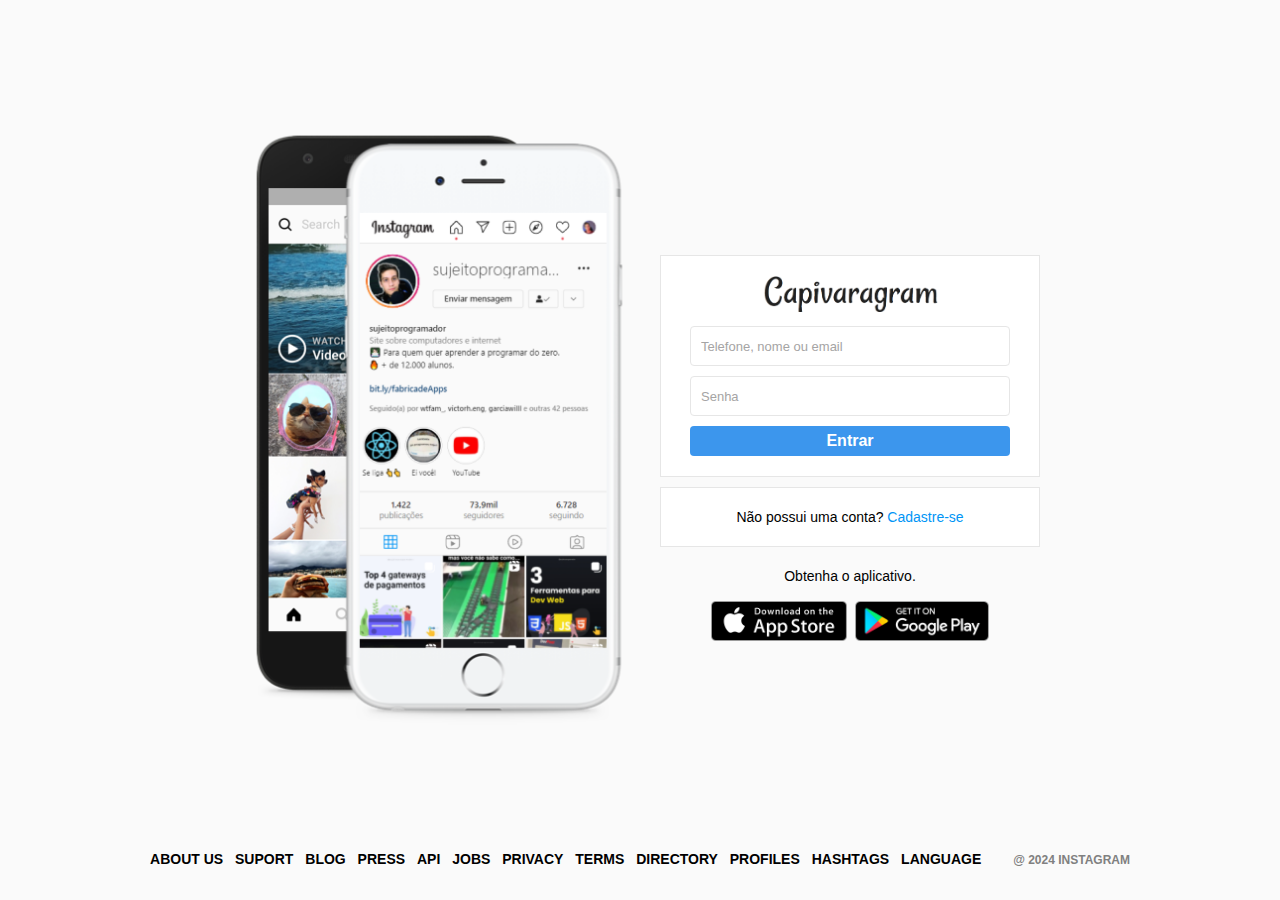
==== index.html @ 29955b97 "Initial commit" ====
<!DOCTYPE html>
<html lang="pt-br">

<head>
    <meta charset="UTF-8">
    <meta name="viewport" content="width=device-width, initial-scale=1.0">
    <link rel="stylesheet" href="/styles.css" />
    <title>Capivaragram - Sua Rede Social</title>
</head>
<div id="wrapper">

    <div id="container">

        <div class="column left">
            <div class="main"></div>
        </div>

        <div class="column right">
            <div class="login-panel">
                <div class="logo">
                    <img class="logo-img" src="/assets/logo-2.png" alt="logo do capivaragram">
                </div>
                <form>
                    <input placeholder="Telefone, nome ou email" type="text" name="username">
                    <input placeholder="Senha" type="password" name="password">

                    <input type="submit" value="Entrar" />
                </form>
            </div>

            <div class="infobox">
                <p>Não possui uma conta? <a href="/singnup.html">Cadastre-se</a></p>
            </div>

            <div class="get-app-panel">
                Obtenha o aplicativo.
                <div class="app-buttons">
                    <a href="#">
                        <img src="/assets/appstore.png" alt="Baixe na AppStore">
                    </a>
                    <a href="#">
                        <img src="/assets/googleplay.png" alt="Baixe na Google Play">
                    </a>
                </div>
            </div>

        </div>

    </div>

    <footer>
        <div class="footer-inner">
            <a href="#">About us</a>
            <a href="#">Suport</a>
            <a href="#">Blog</a>
            <a href="#">Press</a>
            <a href="#">API</a>
            <a href="#">Jobs</a>
            <a href="#">Privacy</a>
            <a href="#">Terms</a>
            <a href="#">Directory</a>
            <a href="">Profiles</a>
            <a href="">Hashtags</a>
            <a href="">Language</a>
            <div class="text-small">@ 2024 Instagram</div>
        </div>
    </footer>

</div>


<body>

</body>

</html>
---- styles.css ----
* {
    box-sizing: border-box;
    padding: 0;
    margin: 0px;
}

a {
    text-decoration: none;
    color: var(--button-primary);
}

body {
    --backgroud: #FAFAFA;
    --white: #FFFFFF;
    --black: #000000;
    --button-primary: #0095f6;
    --border-primary: #e6e6e6;

    background: var(--backgroud);
    height: 100%;
    width: 100%;
    font-family: Arial, Helvetica, sans-serif;
    font-size: 14px;
    line-height: 18px;
}

#wrapper {
    height: 100vh;
}

#container {
    margin: 0 auto;
    min-height: 100%;
    width: 800px;
    display: flex;
    align-items: center;
}

.column {
    flex-grow: 1; /* elementos disputam o mesmo espaço */
    width: 50%;
}

.left {
    background-image: url("./assets/main-foto.png");
    background-size: 450px;
    background-repeat: no-repeat;
    background-position: center;
    height: 600px;
    margin-bottom: 50px;
}

.right {
    padding-left: 20px;

}

.login-panel {
    background-color: var(--white);
    border: 1px solid var(--border-primary);
    text-align: center;
    padding: 20px 0;
}

.logo-img {
    width: 175px;
}

form {
    display: flex;
    flex-direction: column;
    align-items: center;
    justify-content: center;
}

input[type="password"], input[type="text"]{
    background-color: var(--white);
    border: 1px solid var(--border-primary);
    height: 40px;
    border-radius: 4px;
    margin-top: 10px;
    padding: 10px;
    font-size: 13px;
    width: 320px;
    color: #000000;
}

input[type="password"]::placeholder, input[type="text"]::placeholder {
    color: rgb(165, 164, 164);
}

input[type="password"]:focus, input[type="text"]:focus {
    outline: 0;
    border: 1px solid var(--border-primary);
}

input[type="submit"]{
    width: 320px;
    margin-top: 10px;
    height: 30px;
    border: 0;
    background-color: #3c96ed;
    border-radius: 4px;
    color: var(--white);
    font-size: 16px;
    font-weight: bold;
    cursor: pointer;
}

.infobox {
    background-color: var(--white);
    height: 60px;
    border: 1px solid var(--border-primary);
    margin: 10px auto 0;
    display: flex;
    justify-content: center;
    align-items: center;
}w

.infobox p a {
    font-weight: bold;
    user-select: none;
}

.get-app-panel {
    margin-top: 20px;
    text-align: center;
}

.app-buttons {
    margin-top: 16px;
}

.app-buttons img {
    height: 40px;
    padding: 0 2px;
}

footer {
    text-align: center;
    height: 50px;
    margin-top: -50px;
}

footer a {
    color: var(--black);
    text-transform: uppercase;
    font-weight: bold;
    margin-right: 8px;
}

.text-small {
    font-size: 12px;
    font-weight: bold;
    color: grey;
    text-transform: uppercase;
    padding-left: 20px;
    display: inline-block;
}

/* pagina signup */

#container-signup {
    margin: 0 auto;
    min-height: 100%;
    max-width: 400px;
    display: flex;
    align-items: center;
}

.message {
    margin: 10px 70px;
}

.message span {
    text-align: center;
    font-size: 17px;
    font-weight: bold;
    line-height: 20px;
    color: #8e8e8e;
}

.cta-button {
    width: 320px;
    margin: 10px 0;
    height: 35px;
    background-color: var(--button-primary);
    color: var(--white);
    border: 0;
    border-radius: 4px;
    font-size: 15px;
    cursor: pointer;
    font-weight: bold;
}

.divisor-container {
    display: flex;
    justify-content: center;
    align-items: center;
    margin: 10px 0;
}

.line {
    height: 1px;
    background-color: var(--border-primary);
    width: 35%;
}

.divisor-tag {
    font-weight: bold;
    padding: 0 2.5%;
    color: #8e8e8e;
}

@media (max-width: 850px) {
    .left {
        display: none;
    }

    #container {
        width: 70%;
    }

    .right {
        padding-left: 0;
    }
}

@media (max-width: 560px) {
    #container {
        width: 90%;
    }

    #container-signup {
        width: 90%;
    }

    input[type="password"], input[type="text"], input[type="submit"] {
        width: 85%;
    }

    .cta-button {
        width: 85%;
    }

    .message {
        margin: 10px 25px;
    }
}
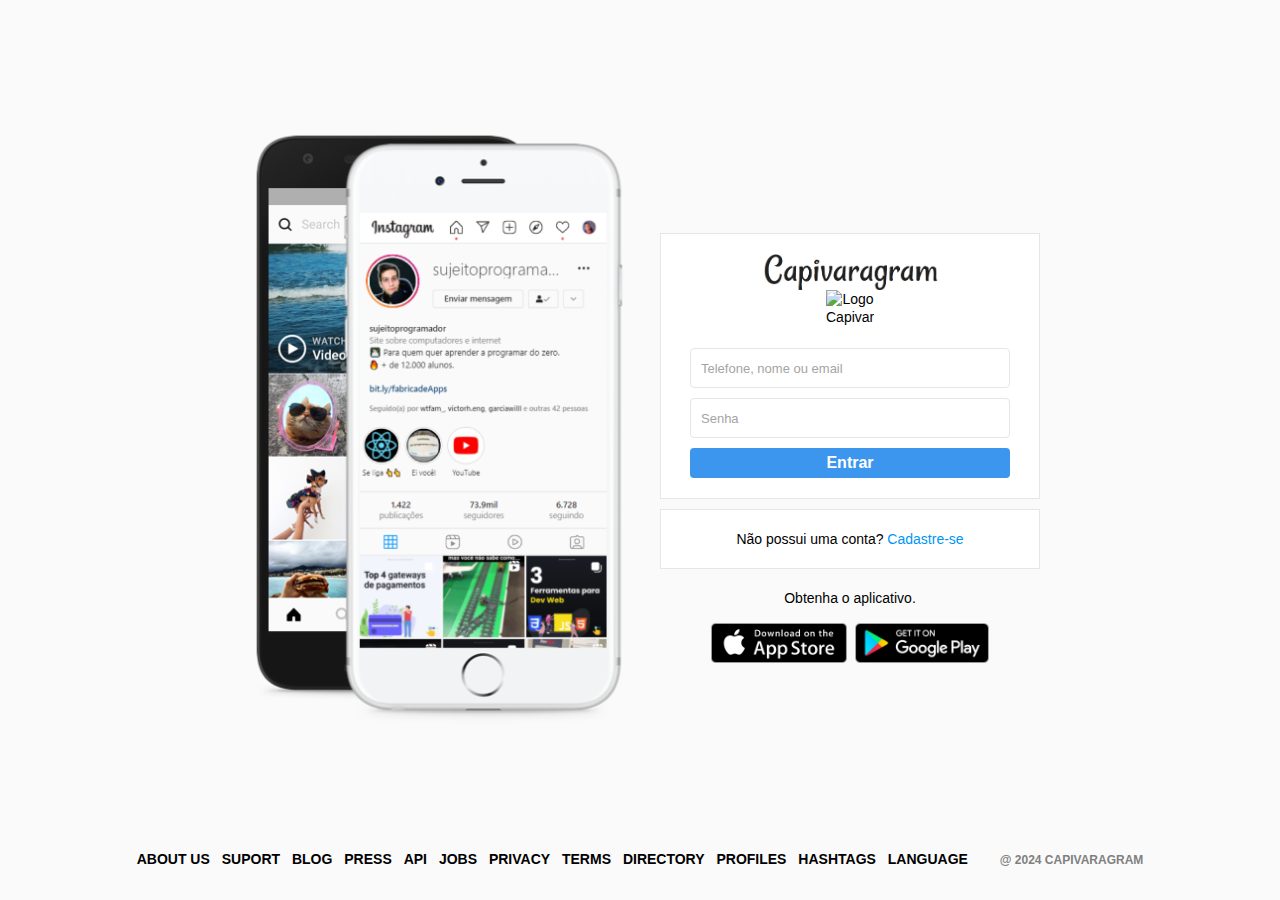
==== commit 02a743b9: "desafio pagina feed" ====
--- a/index.html
+++ b/index.html
@@ -4,7 +4,8 @@
 <head>
     <meta charset="UTF-8">
     <meta name="viewport" content="width=device-width, initial-scale=1.0">
-    <link rel="stylesheet" href="/styles.css" />
+    <link rel="stylesheet" href="styles.css" />
+    <link rel="shortcut icon" href="assets/favicon.png" type="image/x-icon">
     <title>Capivaragram - Sua Rede Social</title>
 </head>
 <div id="wrapper">
@@ -18,9 +19,10 @@
         <div class="column right">
             <div class="login-panel">
                 <div class="logo">
-                    <img class="logo-img" src="/assets/logo-2.png" alt="logo do capivaragram">
+                    <img class="logo-img" src="assets/logo-2.png" alt="logo do capivaragram">
+                    <img class="logo-capivara" src="assets/favicon.png" alt="Logo Capivara">
                 </div>
-                <form>
+                <form action="home.html">
                     <input placeholder="Telefone, nome ou email" type="text" name="username">
                     <input placeholder="Senha" type="password" name="password">
 
@@ -29,17 +31,17 @@
             </div>
 
             <div class="infobox">
-                <p>Não possui uma conta? <a href="/singnup.html">Cadastre-se</a></p>
+                <p>Não possui uma conta? <a href="singnup.html">Cadastre-se</a></p>
             </div>
 
             <div class="get-app-panel">
                 Obtenha o aplicativo.
                 <div class="app-buttons">
                     <a href="#">
-                        <img src="/assets/appstore.png" alt="Baixe na AppStore">
+                        <img src="assets/appstore.png" alt="Baixe na AppStore">
                     </a>
                     <a href="#">
-                        <img src="/assets/googleplay.png" alt="Baixe na Google Play">
+                        <img src="assets/googleplay.png" alt="Baixe na Google Play">
                     </a>
                 </div>
             </div>
@@ -62,7 +64,7 @@
             <a href="">Profiles</a>
             <a href="">Hashtags</a>
             <a href="">Language</a>
-            <div class="text-small">@ 2024 Instagram</div>
+            <div class="text-small">@ 2024 Capivaragram</div>
         </div>
     </footer>
 
--- a/styles.css
+++ b/styles.css
@@ -62,8 +62,20 @@
     padding: 20px 0;
 }
 
+.logo {
+    display: flex;
+    flex-direction: column;
+    justify-content: center;
+    align-items: center;
+}
+
 .logo-img {
     width: 175px;
+}
+
+.logo-capivara {
+    width: 48px;
+    height: 48px;
 }
 
 form {
@@ -212,6 +224,108 @@
     color: #8e8e8e;
 }
 
+/* PAGINA FEED */
+
+#header-feed {
+    width: 100%;
+    padding: 10px;
+    background-color: var(--black);
+    display: flex;
+    align-items: center;
+    justify-content: center;
+    height: 80px;
+    margin-bottom: 18px;
+}
+
+#header-feed h1 {
+    font-size: 25px;
+    color: white;
+    font-weight: bold;
+}
+
+#container-feed {
+    display: flex;
+    flex-direction: column;
+    max-width: 600px;
+    padding: 0 16px;
+    margin: 0 auto;
+}
+
+.btn-voltar {
+    text-align: center;
+    width: 58px;
+    color: var(--black);
+    border: 1px solid var(--black);
+    border-radius: 4px;
+    padding: 4px 8px;
+    margin-bottom: 10px;
+}
+
+.btn-voltar:hover {
+    transform: scale(1.01);
+    text-decoration: underline;
+}
+
+.post {
+    width: 100%;
+    display: flex;
+    flex-direction: column;
+    margin-bottom: 16px;
+}
+
+.header-post {
+    width: 100%;
+    display: flex;
+    flex-direction: row;
+    align-items: center;
+    justify-content: baseline;
+    padding: 10px 0 10px 10px;
+}
+
+.foto-perfil {
+    width: 48px;
+    height: 48px;
+    border-radius: 50%;
+    margin-right: 18px;
+}
+
+.header-post h2 {
+    font-size: 18px;
+}
+
+.foto-post {
+    width: 100%;
+    max-height: 354px;
+    object-fit: cover;
+    border-radius: 8px;   
+    transition: 0.5s;
+}
+
+.foto-post:hover {
+    transform: scale(1.01);
+}
+
+.interacoes-post {
+    display: flex;
+    flex-direction: row;
+    width: 100%;
+    padding: 10px 8px ;
+}
+
+.btn-post {
+    border: 1px solid var(--black);
+    background-color: white;
+    padding: 2px 5px;
+    border-radius: 4px;
+    margin-right: 8px;
+    color: var(--black);
+    cursor: pointer;
+}
+
+.btn-post:hover {
+    text-decoration: underline;
+}
+
 @media (max-width: 850px) {
     .left {
         display: none;
